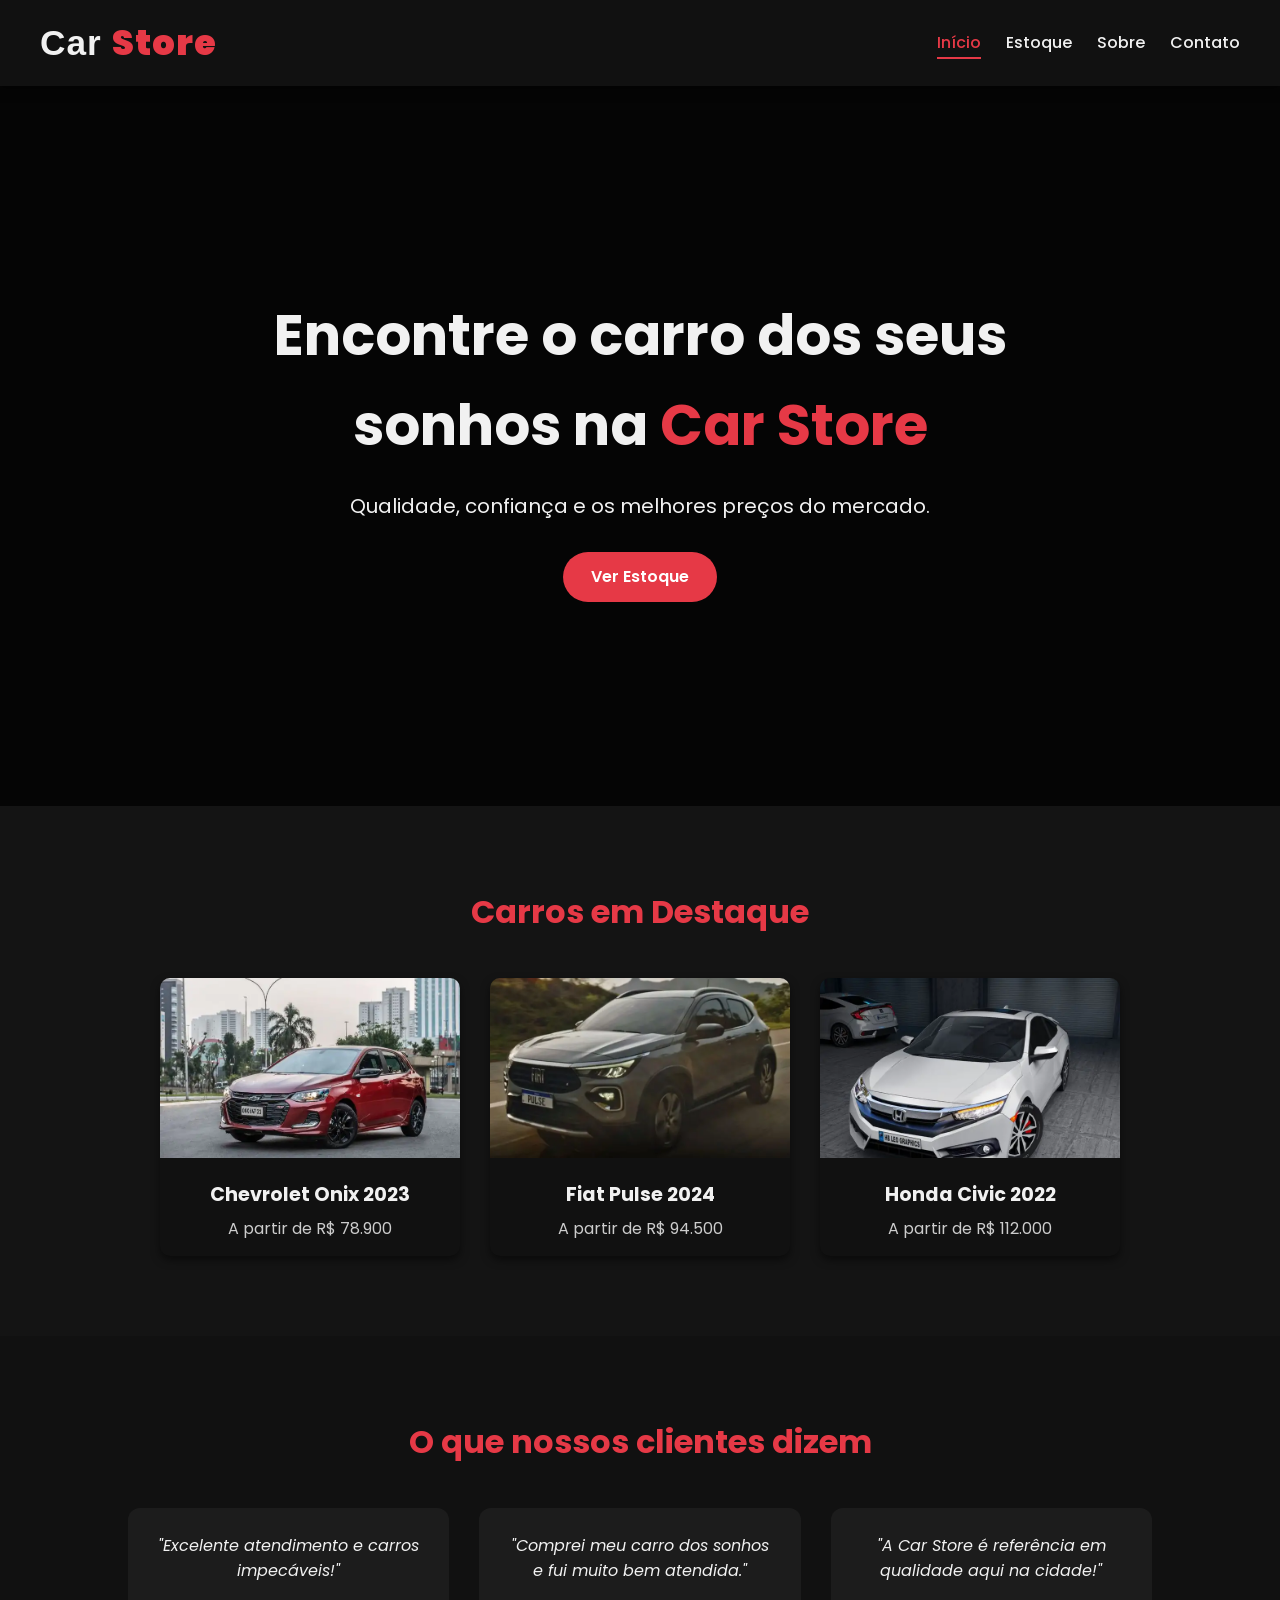
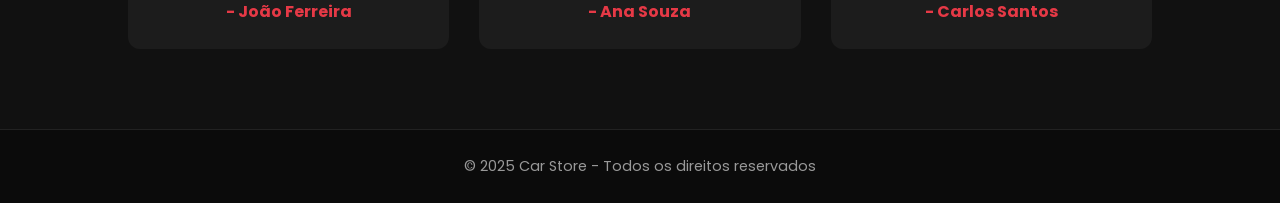
==== index.html @ 8b58368c "car-store" ====
<!DOCTYPE html>
<html lang="pt-BR">
<head>
  <meta charset="UTF-8">
  <meta name="viewport" content="width=device-width, initial-scale=1.0">
  <title>Car Store | Sua Concessionária de Confiança</title>
  <link rel="stylesheet" href="./css/index.css">
  <link rel="stylesheet" href="./css/global.css">
  <link rel="preconnect" href="https://fonts.googleapis.com">
  <link rel="preconnect" href="https://fonts.gstatic.com" crossorigin>
  <link href="https://fonts.googleapis.com/css2?family=Poppins:wght@400;600;700&display=swap" rel="stylesheet">
</head>
<body>

  <header class="navbar">
    <a href="index.html" class="logo">Car <span>Store</span></a>
    <button id="menu-toggle">☰</button>
   <nav>
  <ul class="nav-links">
    <li><a href="index.html" class="active">Início</a></li>
    <li><a href="./estoque.html">Estoque</a></li>
    <li><a href="sobre.html">Sobre</a></li>
    <li><a href="contato.html">Contato</a></li>
  </ul>
</nav>
  </header>

  <!-- 🏎️ Banner Principal -->
  <section class="hero">
    <div class="hero-content">
      <h1>Encontre o carro dos seus sonhos na <span>Car Store</span></h1>
      <p>Qualidade, confiança e os melhores preços do mercado.</p>
      <a href="./estoque.html" class="btn">Ver Estoque</a>
    </div>
  </section>

  <!-- 🚘 Destaques -->
  <section class="destaques">
    <h2>Carros em Destaque</h2>
    <div class="carros-grid">
      <div class="carro">
        <img src="./assets/img/Onix.webp" alt="Carro 1">
        <h3>Chevrolet Onix 2023</h3>
        <p>A partir de R$ 78.900</p>
      </div>
      <div class="carro">
        <img src="./assets/img/pulse.webp" alt="Carro 2">
        <h3>Fiat Pulse 2024</h3>
        <p>A partir de R$ 94.500</p>
      </div>
      <div class="carro">
        <img src="./assets/img/civic.webp" alt="Carro 3">
        <h3>Honda Civic 2022</h3>
        <p>A partir de R$ 112.000</p>
      </div>
    </div>
  </section>

  <!-- 💬 Depoimentos -->
  <section class="depoimentos">
    <h2>O que nossos clientes dizem</h2>
    <div class="depoimentos-grid">
      <div class="depoimento">
        <p>"Excelente atendimento e carros impecáveis!"</p>
        <h4>- João Ferreira</h4>
      </div>
      <div class="depoimento">
        <p>"Comprei meu carro dos sonhos e fui muito bem atendida."</p>
        <h4>- Ana Souza</h4>
      </div>
      <div class="depoimento">
        <p>"A Car Store é referência em qualidade aqui na cidade!"</p>
        <h4>- Carlos Santos</h4>
      </div>
    </div>
  </section>

  <footer>
    <p>© 2025 Car Store - Todos os direitos reservados</p>
  </footer>

  <script src="./js/global.js"></script>
</body>
</html>
---- css/index.css ----
/* ==== CONFIGURAÇÕES GERAIS ==== */
* {
  margin: 0;
  padding: 0;
  box-sizing: border-box;
  font-family: "Poppins", sans-serif;
}

body {
  background-color: #0d0d0d;
  color: #f1f1f1;
  line-height: 1.6;
}

/* ==== NAVBAR ==== */
.navbar {
  display: flex;
  justify-content: space-between;
  align-items: center;
  padding: 20px 60px;
  background: #111;
  position: sticky;
  top: 0;
  z-index: 1000;
  box-shadow: 0 4px 8px rgba(0, 0, 0, 0.5);
}

.logo {
  font-size: 1.8rem;
  font-weight: 700;
  color: #f1f1f1;
}

.logo span {
  color: #e63946;
}

.nav-links {
  list-style: none;
  display: flex;
  gap: 30px;
}

.nav-links li a {
  color: #f1f1f1;
  text-decoration: none;
  font-weight: 500;
  transition: 0.3s;
}
.nav-links a::after {
    content: '';
    position: absolute;
    bottom: 0;
    left: 0;
    width: 0;
    height: 2px;
    background-color: var(--color-accent);
    transition: width 0.3s ease-out;
}

.nav-links li a:hover,
.nav-links li a.active {
  color: #e63946;
}

/* ==== HERO ==== */
.hero {
  height: 80vh; 
    background: url('../img/hero-background.jpg') no-repeat center center/cover;
    display: flex;
    align-items: center; 
    justify-content: center;
    text-align: center;
    position: relative;
    z-index: 1; 
}


.hero::before {
  content: "";
  position: absolute;
  top: 0;
  left: 0;
  right: 0;
  bottom: 0;
  background: rgba(0, 0, 0, 0.6);
}

.hero-content {
 color: var(--color-light);
    max-width: 800px;
    padding: 20px;
    z-index: 3;
}

.hero h1 {
  font-size: 3.5rem;
  margin-bottom: 20px;
}

.hero h1 span {
  color: var(--color-accent);
}

.hero p {
  font-size: 1.25rem;
  margin-bottom: 30px;
}

.btn {
  display: inline-block;
  padding: 12px 28px;
  background: #e63946;
  color: #fff;
  border-radius: 30px;
  text-decoration: none;
  font-weight: 600;
  transition: 0.3s;
}

.btn:hover {
  background: #c92c3a;
  transform: scale(1.05);
}

/* ==== DESTAQUES ==== */
.destaques {
  padding: 80px 10%;
  text-align: center;
  background-color: #141414;
}

.destaques h2 {
  font-size: 2rem;
  margin-bottom: 40px;
  color: #e63946;
}

.carros-grid {
    display: flex;
    gap: 30px;
    justify-content: center;
    flex-wrap: wrap;
}

.carro {
    background-color: var(--color-dark);
    border-radius: 10px;
    box-shadow: 0 4px 8px var(--color-shadow);
    overflow: hidden;
    width: 300px; 
    transition: transform 0.3s;
}

.carro:hover {
  transform: translateY(-10px);
  box-shadow: 0 6px 18px rgba(0, 0, 0, 0.6);
}

.carro img {
  width: 100%;
  height: 180px;
  object-fit: cover;
}

.carro h3 {
  margin: 15px 0 5px;
  font-size: 1.2rem;
}

.carro p {
  color: #ccc;
  margin-bottom: 15px;
}

/* ==== DEPOIMENTOS ==== */
.depoimentos {
  padding: 80px 10%;
  background: #111;
  text-align: center;
}

.depoimentos h2 {
  font-size: 2rem;
  color: #e63946;
  margin-bottom: 40px;
}

.depoimentos-grid {
  display: grid;
  grid-template-columns: repeat(auto-fit, minmax(250px, 1fr));
  gap: 30px;
}

.depoimento {
  background: #1c1c1c;
  padding: 25px;
  border-radius: 12px;
  font-style: italic;
  transition: 0.3s;
}

.depoimento:hover {
  transform: scale(1.05);
  background: #222;
}

.depoimento h4 {
  margin-top: 15px;
  color: #e63946;
  font-style: normal;
}

/* ==== FOOTER ==== */
footer {
  background: #0b0b0b;
  text-align: center;
  padding: 25px;
  color: #999;
  font-size: 0.9rem;
  border-top: 1px solid #222;
}

/* ==== RESPONSIVIDADE ==== */
@media (max-width: 768px) {
  .navbar {
    flex-direction: column;
    padding: 15px 20px;
  }

  .nav-links {
    flex-direction: column;
    gap: 10px;
    text-align: center;
  }

  .hero h1 {
    font-size: 2rem;
  }

  .destaques h2,
  .depoimentos h2 {
    font-size: 1.6rem;
  }
}
---- css/global.css ----
/* ==== CONFIGURAÇÕES GERAIS (GLOBAL) ==== */

/* Definindo variáveis de cores e sombra para uso em todo o projeto */
:root {
    --color-accent: #e63946; /* Vermelho/Acento */
    --color-dark: #111; /* Cor de fundo da Navbar e do menu mobile */
    --color-secondary: #222; /* Cor para separadores e fundos secundários */
    --color-text: #f1f1f1;
    --color-text-light: #ffffff; 
    --color-shadow: rgba(0, 0, 0, 0.5);
}

/* Base de Acessibilidade e Escala */
html {
    font-size: 16px; /* Define 1rem = 16px */
}

* {
    margin: 0;
    padding: 0;
    box-sizing: border-box;
    font-family: "Poppins", sans-serif;
}

body {
    background-color: #0d0d0d;
    color: var(--color-text);
    line-height: 1.6;
}

/* Opção para desabilitar o scroll quando o menu mobile estiver aberto (usado no JS) */
.no-scroll {
    overflow: hidden;
}

/* ==== NAVBAR (GLOBAL - Desktop) ==== */
.navbar {
    display: flex;
    justify-content: space-between;
    align-items: center;
    padding: 1.25rem 3.75rem; 
    background: var(--color-dark);
    position: sticky;
    top: 0;
    z-index: 1000;
    box-shadow: 0 4px 8px var(--color-shadow);
}

a.logo { 
    font-family: 'Montserrat', sans-serif;
    font-size: 2.2rem;
    font-weight: 700;
    color: var(--color-light); 
    letter-spacing: 1px;
    text-decoration: none; 
}

a.logo span {
    color: var(--color-accent);
    font-weight: 900;
}

.nav-links {
    list-style: none;
    display: flex;
    gap: 1.875rem; /* Convertido de 30px */
}

/* Oculta o botão de toggle por padrão (Desktop) */
.navbar #menu-toggle {
    display: none; 
}

.nav-links li a {
    color: var(--color-text);
    text-decoration: none;
    font-weight: 500;
    transition: 0.3s;
    position: relative;
    padding: 0.3125rem 0; /* Convertido de 5px */
}

/* Efeito underline no hover */
.nav-links li a::after {
    content: '';
    position: absolute;
    bottom: 0;
    left: 0;
    width: 0;
    height: 2px;
    background-color: var(--color-accent);
    transition: width 0.3s ease-out;
}

.nav-links li a:hover::after,
.nav-links li a.active::after {
    width: 100%;
}

.nav-links li a:hover,
.nav-links li a.active {
    color: var(--color-accent);
}

/* ==== FOOTER (GLOBAL) ==== */
footer {
    background: #0b0b0b;
    text-align: center;
    padding: 1.5625rem; /* Convertido de 25px */
    color: #999;
    font-size: 0.9rem;
    /* Uso da variável para consistência */
    border-top: 1px solid var(--color-secondary); 
}

/* ==== RESPONSIVIDADE GLOBAL (Mobile Menu - max 900px) ==== */
@media (max-width: 900px) {

    /* 1. Ajuste do Header para Mobile */
    .navbar {
        flex-direction: row; 
        padding: 0.9375rem 1.25rem; /* Convertido de 15px 20px */
    }

    /* 2. Mostrar o botão do menu hamburguer */
    .navbar #menu-toggle {
        display: block;
        font-size: 1.8rem;
        background: none;
        border: none;
        color: var(--color-text);
        cursor: pointer;
        z-index: 1001;
    }

    /* 3. Estilo do Menu Lateral (Escondido por Padrão) */
    .nav-links {
        display: none; 
        flex-direction: column;
        list-style: none;
        position: fixed;
        top: 0;
        right: 0;
        width: 70%; 
        max-width: 300px;
        height: 100vh;
        background-color: #0b0b0b; 
        padding: 3.75rem 1.25rem; /* Convertido de 60px 20px */
        box-shadow: -5px 0 15px var(--color-shadow);
        z-index: 999;
        transform: translateX(100%); 
        transition: transform 0.3s ease-out;
    }
    
    /* 4. Classe que será acionada pelo JavaScript para abrir o menu */
    .nav-links.open {
        display: flex;
        transform: translateX(0);
    }

    .nav-links li {
        margin: 0.625rem 0;
        padding: 0.625rem 0;
        border-bottom: 1px solid var(--color-secondary);
        text-align: left;
    }
    
    .nav-links li:last-child {
        border-bottom: none;
    }

    .nav-links li a {
        font-size: 1.2rem;
        width: 100%;
        display: block;
        padding: 0;
    }
    
    /* ==== RESPONSIVIDADE DE CONTEÚDO (Geral) ==== */
    .hero h1 {
        font-size: 2rem;
    }

    .destaques h2,
    .depoimentos h2 {
        font-size: 1.6rem;
    }
}
/* --- Global.css --- */

.navbar {
    display: flex;
    justify-content: space-between;
    align-items: center;
    padding: 15px 40px;
    background-color: var(--color-dark); /* Fundo da sua navbar */
    box-shadow: 0 2px 10px var(--color-shadow);
}

.nav-links {
    display: flex; /* Links em linha no desktop */
    list-style: none;
    gap: 25px;
}

/* O botão do menu hamburguer deve estar escondido no desktop */
#menu-toggle {
    display: none; 
    cursor: pointer;
    font-size: 1.8rem;
    background: none;
    border: none;
    color: var(--color-light);
}

@media (max-width: 768px) {
    
  .navbar #menu-toggle {
        display: block; 
    }
    
    .nav-links {
        position: fixed; 
        top: 0;
        right: 0;
        width: 70%;
        height: 100vh; 
        background-color: var(--color-darker, #111);       
        display: flex;
        flex-direction: column; 
        align-items: flex-start;
        padding: 80px 30px 20px;
        transform: translateX(100%); 
        transition: transform 0.3s ease-out; 
        box-shadow: -5px 0 15px var(--color-shadow); 
        z-index: 1000;
    }

    .nav-links.open {
        transform: translateX(0); /* Desliza para dentro da tela */
    }
    
    .nav-links li {
        width: 100%;
        margin-bottom: 20px;
        padding-bottom: 10px;
        /* Adicione uma linha divisória para separar os links, se quiser */
        border-bottom: 1px solid rgba(255, 255, 255, 0.1); 
    }
    
    .nav-links li a {
        font-size: 1.1rem;
        padding: 10px 0; 
    }
    
    .nav-links li a::after {
        content: none;
    }
}
    
    body.no-scroll {
        overflow: hidden; /* Impede a rolagem do fundo quando o menu está aberto */
    }
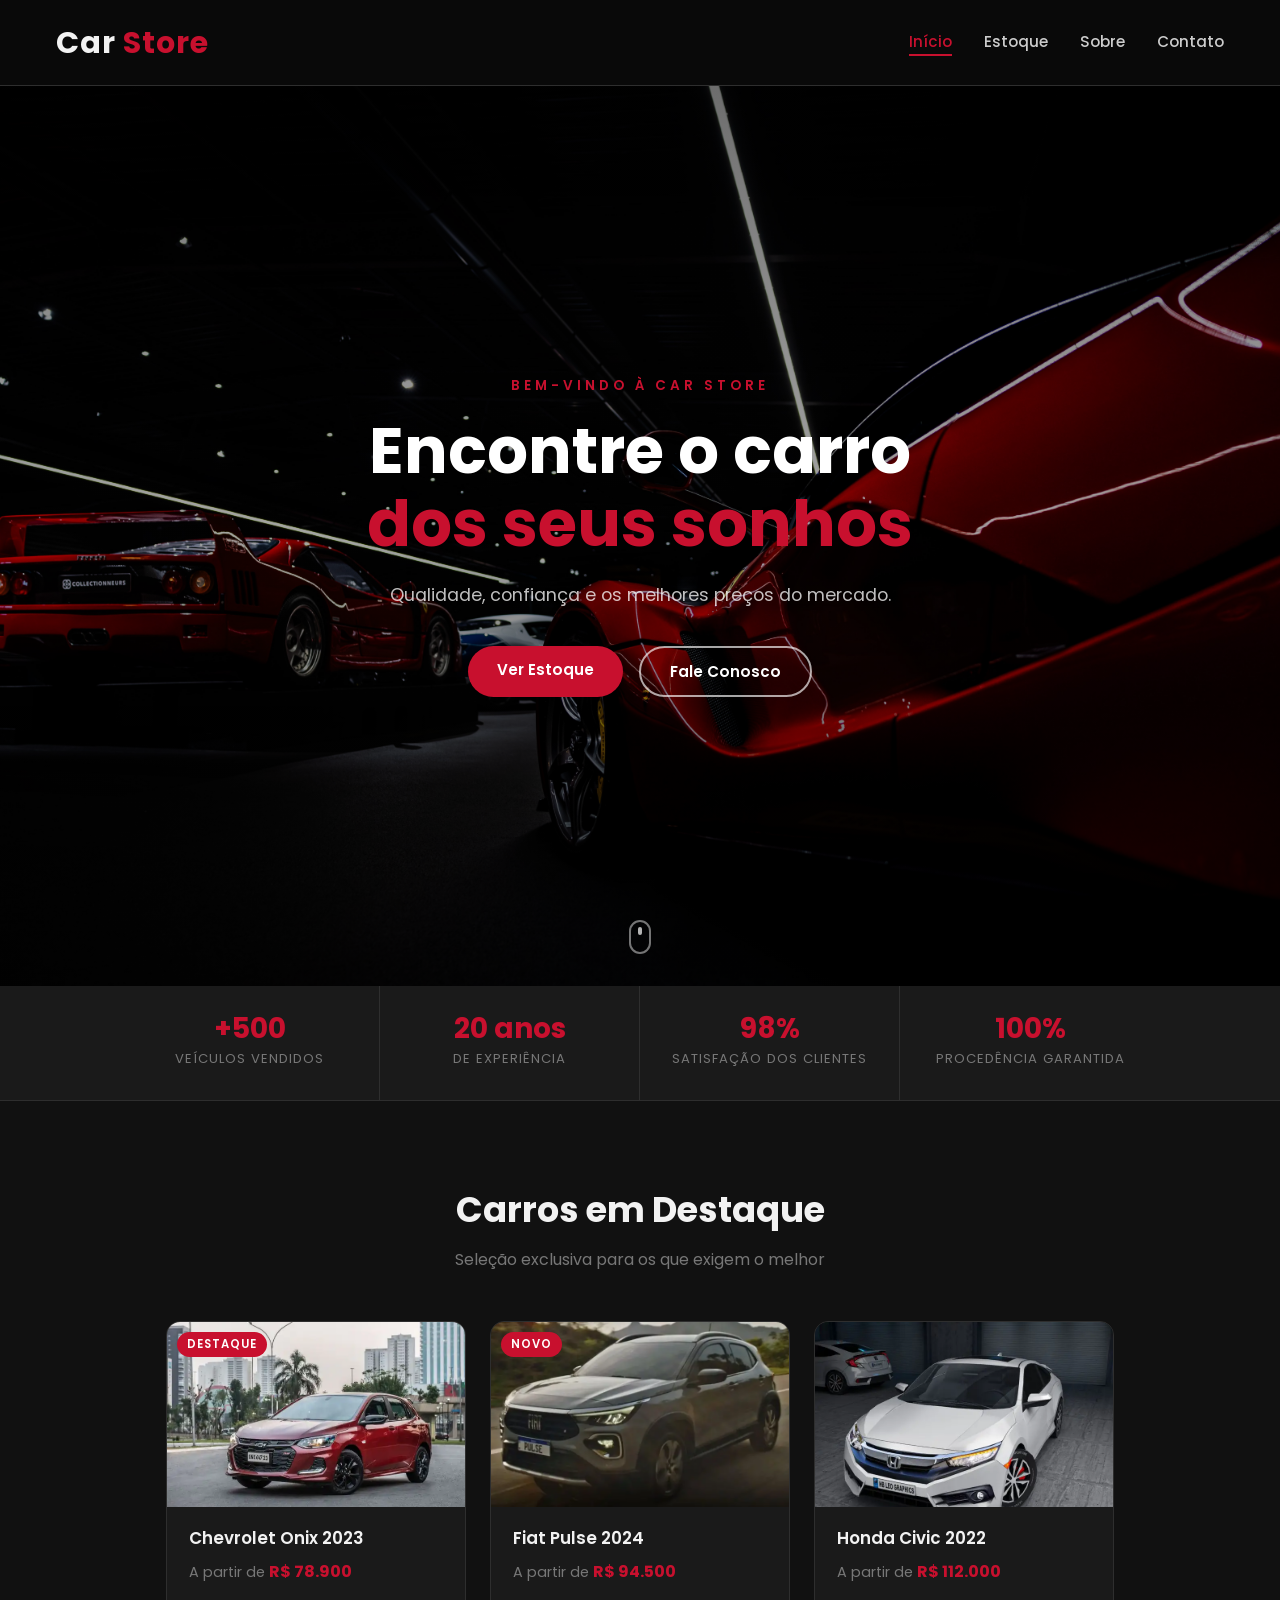
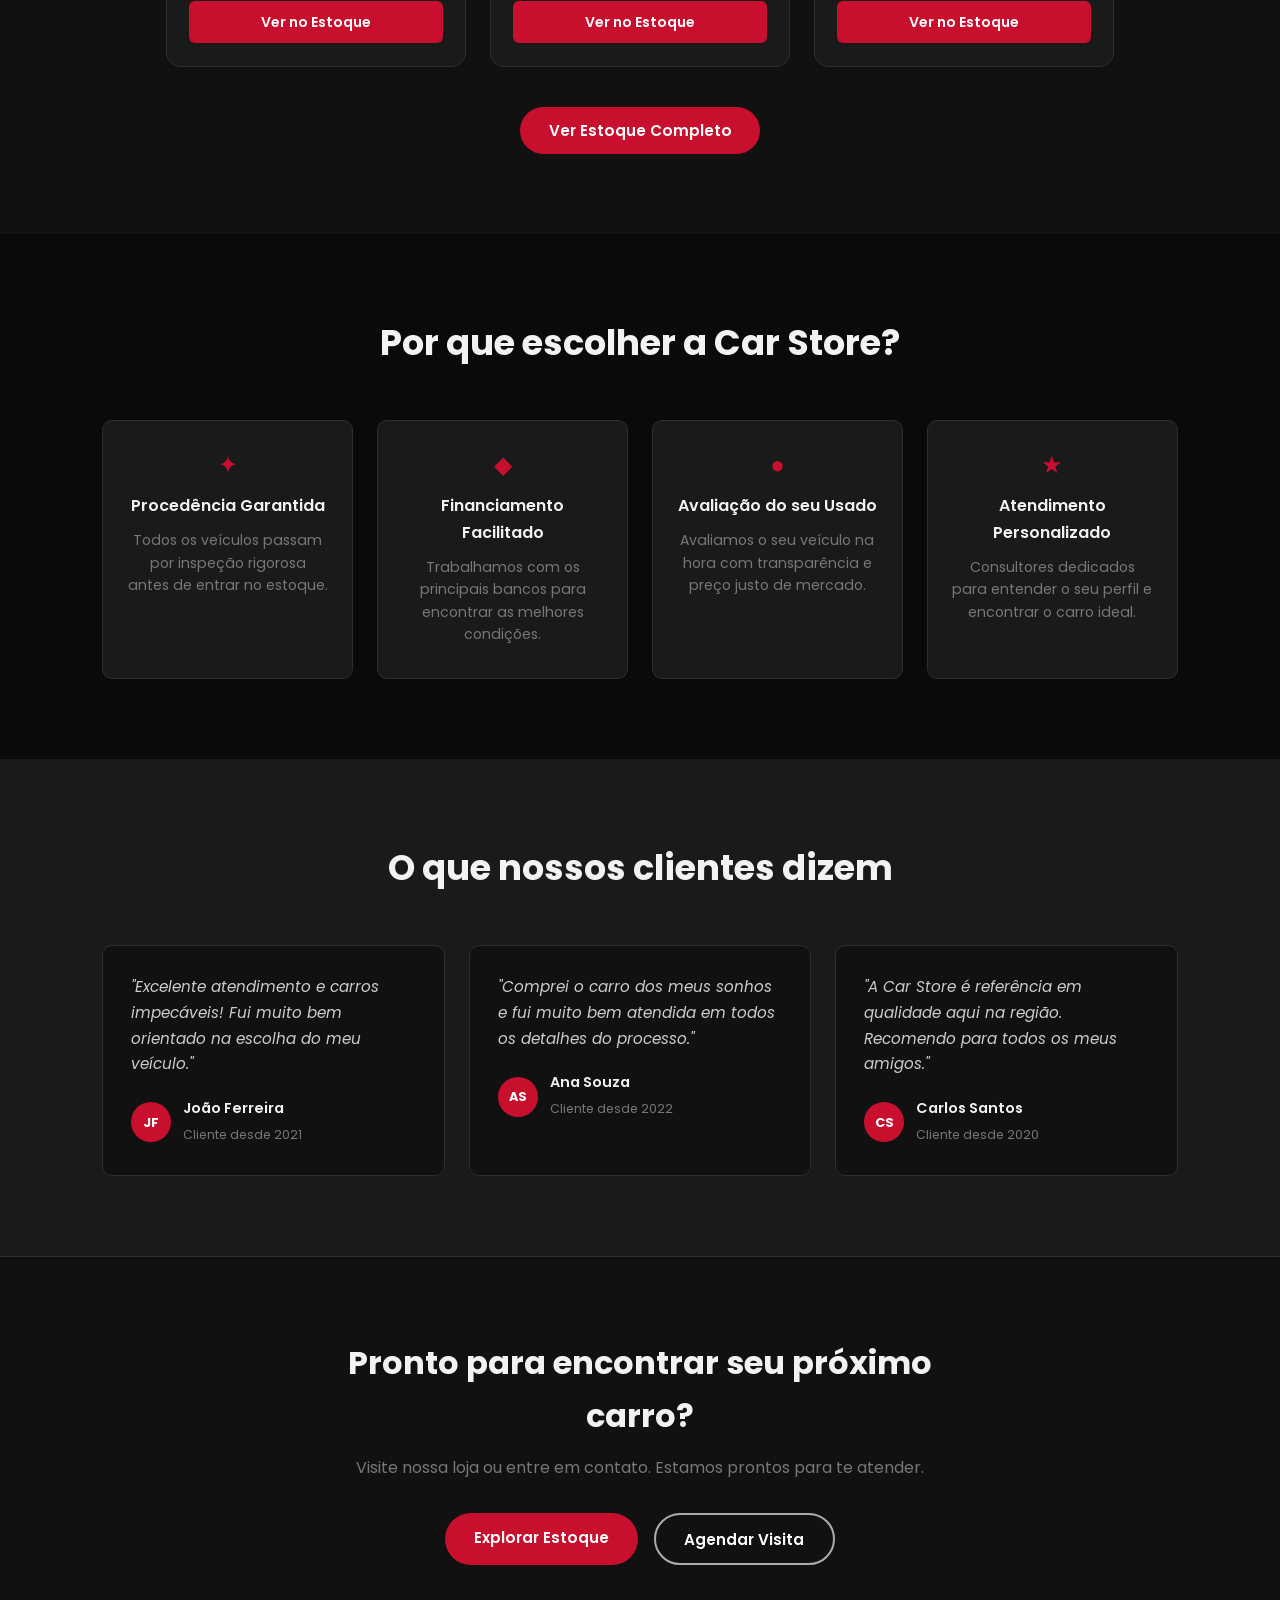
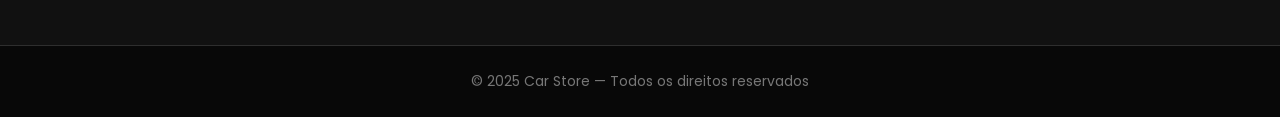
==== commit 5f516e10: "atualizacao de aparencia" ====
--- a/index.html
+++ b/index.html
@@ -1,84 +1,210 @@
 <!DOCTYPE html>
 <html lang="pt-BR">
 <head>
-  <meta charset="UTF-8">
-  <meta name="viewport" content="width=device-width, initial-scale=1.0">
-  <title>Car Store | Sua Concessionária de Confiança</title>
-  <link rel="stylesheet" href="./css/index.css">
-  <link rel="stylesheet" href="./css/global.css">
-  <link rel="preconnect" href="https://fonts.googleapis.com">
-  <link rel="preconnect" href="https://fonts.gstatic.com" crossorigin>
-  <link href="https://fonts.googleapis.com/css2?family=Poppins:wght@400;600;700&display=swap" rel="stylesheet">
+    <meta charset="UTF-8">
+    <meta name="viewport" content="width=device-width, initial-scale=1.0">
+    <title>Car Store | Sua Concessionária de Confiança</title>
+    <link rel="preconnect" href="https://fonts.googleapis.com">
+    <link rel="preconnect" href="https://fonts.gstatic.com" crossorigin>
+    <link href="https://fonts.googleapis.com/css2?family=Poppins:wght@400;500;600;700&display=swap" rel="stylesheet">
+    <link rel="stylesheet" href="./css/global.css">
+    <link rel="stylesheet" href="./css/index.css">
 </head>
 <body>
 
-  <header class="navbar">
-    <a href="index.html" class="logo">Car <span>Store</span></a>
-    <button id="menu-toggle">☰</button>
-   <nav>
-  <ul class="nav-links">
-    <li><a href="index.html" class="active">Início</a></li>
-    <li><a href="./estoque.html">Estoque</a></li>
-    <li><a href="sobre.html">Sobre</a></li>
-    <li><a href="contato.html">Contato</a></li>
-  </ul>
-</nav>
-  </header>
-
-  <!-- 🏎️ Banner Principal -->
-  <section class="hero">
-    <div class="hero-content">
-      <h1>Encontre o carro dos seus sonhos na <span>Car Store</span></h1>
-      <p>Qualidade, confiança e os melhores preços do mercado.</p>
-      <a href="./estoque.html" class="btn">Ver Estoque</a>
-    </div>
-  </section>
-
-  <!-- 🚘 Destaques -->
-  <section class="destaques">
-    <h2>Carros em Destaque</h2>
-    <div class="carros-grid">
-      <div class="carro">
-        <img src="./assets/img/Onix.webp" alt="Carro 1">
-        <h3>Chevrolet Onix 2023</h3>
-        <p>A partir de R$ 78.900</p>
-      </div>
-      <div class="carro">
-        <img src="./assets/img/pulse.webp" alt="Carro 2">
-        <h3>Fiat Pulse 2024</h3>
-        <p>A partir de R$ 94.500</p>
-      </div>
-      <div class="carro">
-        <img src="./assets/img/civic.webp" alt="Carro 3">
-        <h3>Honda Civic 2022</h3>
-        <p>A partir de R$ 112.000</p>
-      </div>
-    </div>
-  </section>
-
-  <!-- 💬 Depoimentos -->
-  <section class="depoimentos">
-    <h2>O que nossos clientes dizem</h2>
-    <div class="depoimentos-grid">
-      <div class="depoimento">
-        <p>"Excelente atendimento e carros impecáveis!"</p>
-        <h4>- João Ferreira</h4>
-      </div>
-      <div class="depoimento">
-        <p>"Comprei meu carro dos sonhos e fui muito bem atendida."</p>
-        <h4>- Ana Souza</h4>
-      </div>
-      <div class="depoimento">
-        <p>"A Car Store é referência em qualidade aqui na cidade!"</p>
-        <h4>- Carlos Santos</h4>
-      </div>
-    </div>
-  </section>
-
-  <footer>
-    <p>© 2025 Car Store - Todos os direitos reservados</p>
-  </footer>
-
-  <script src="./js/global.js"></script>
+    <header class="navbar">
+        <a href="index.html" class="logo">Car <span>Store</span></a>
+        <button id="menu-toggle" aria-label="Abrir menu">☰</button>
+        <nav>
+            <ul class="nav-links">
+                <li><a href="index.html" class="active">Início</a></li>
+                <li><a href="estoque.html">Estoque</a></li>
+                <li><a href="sobre.html">Sobre</a></li>
+                <li><a href="contato.html">Contato</a></li>
+            </ul>
+        </nav>
+    </header>
+
+    <section class="hero">
+        <video
+            class="hero-video"
+            autoplay
+            muted
+            loop
+            playsinline
+            poster="./assets/img/capa.jpg"
+        >
+            <source src="./assets/img/hero.mp4" type="video/mp4">
+            <source src="./assets/img/hero.mp4" type="video/webm">
+        </video>
+
+        <div class="hero-overlay"></div>
+
+        <div class="hero-content">
+            <p class="hero-eyebrow">Bem-vindo à Car Store</p>
+            <h1>Encontre o carro<br><span>dos seus sonhos</span></h1>
+            <p class="hero-sub">Qualidade, confiança e os melhores preços do mercado.</p>
+            <div class="hero-actions">
+                <a href="./estoque.html" class="btn">Ver Estoque</a>
+                <a href="./contato.html" class="btn btn-ghost">Fale Conosco</a>
+            </div>
+        </div>
+
+        <!-- Indicador de scroll -->
+        <div class="scroll-indicator" aria-hidden="true">
+            <span></span>
+        </div>
+    </section>
+
+    <!-- ── ESTATÍSTICAS ── -->
+    <section class="stats-bar">
+        <div class="stat">
+            <strong>+500</strong>
+            <span>Veículos vendidos</span>
+        </div>
+        <div class="stat">
+            <strong>20 anos</strong>
+            <span>De experiência</span>
+        </div>
+        <div class="stat">
+            <strong>98%</strong>
+            <span>Satisfação dos clientes</span>
+        </div>
+        <div class="stat">
+            <strong>100%</strong>
+            <span>Procedência garantida</span>
+        </div>
+    </section>
+
+    <!-- ── DESTAQUES ── -->
+    <section class="destaques">
+        <div class="secao-titulo">
+            <h2>Carros em Destaque</h2>
+            <p>Seleção exclusiva para os que exigem o melhor</p>
+        </div>
+        <div class="carros-grid">
+            <div class="carro">
+                <div class="carro-img-wrap">
+                    <img src="./assets/img/Onix.webp" alt="Chevrolet Onix 2023">
+                    <span class="badge-destaque">Destaque</span>
+                </div>
+                <div class="carro-info">
+                    <h3>Chevrolet Onix 2023</h3>
+                    <p class="carro-preco">A partir de <strong>R$ 78.900</strong></p>
+                    <a href="estoque.html" class="btn btn-card">Ver no Estoque</a>
+                </div>
+            </div>
+            <div class="carro">
+                <div class="carro-img-wrap">
+                    <img src="./assets/img/pulse.webp" alt="Fiat Pulse 2024">
+                    <span class="badge-destaque">Novo</span>
+                </div>
+                <div class="carro-info">
+                    <h3>Fiat Pulse 2024</h3>
+                    <p class="carro-preco">A partir de <strong>R$ 94.500</strong></p>
+                    <a href="estoque.html" class="btn btn-card">Ver no Estoque</a>
+                </div>
+            </div>
+            <div class="carro">
+                <div class="carro-img-wrap">
+                    <img src="./assets/img/civic.webp" alt="Honda Civic 2022">
+                </div>
+                <div class="carro-info">
+                    <h3>Honda Civic 2022</h3>
+                    <p class="carro-preco">A partir de <strong>R$ 112.000</strong></p>
+                    <a href="estoque.html" class="btn btn-card">Ver no Estoque</a>
+                </div>
+            </div>
+        </div>
+        <div style="text-align:center; margin-top: 2.5rem;">
+            <a href="estoque.html" class="btn">Ver Estoque Completo</a>
+        </div>
+    </section>
+
+    <!-- ── POR QUE ESCOLHER ── -->
+    <section class="diferenciais">
+        <div class="secao-titulo">
+            <h2>Por que escolher a Car Store?</h2>
+        </div>
+        <div class="diferenciais-grid">
+            <div class="diferencial-card">
+                <div class="diferencial-icon">✦</div>
+                <h3>Procedência Garantida</h3>
+                <p>Todos os veículos passam por inspeção rigorosa antes de entrar no estoque.</p>
+            </div>
+            <div class="diferencial-card">
+                <div class="diferencial-icon">◆</div>
+                <h3>Financiamento Facilitado</h3>
+                <p>Trabalhamos com os principais bancos para encontrar as melhores condições.</p>
+            </div>
+            <div class="diferencial-card">
+                <div class="diferencial-icon">●</div>
+                <h3>Avaliação do seu Usado</h3>
+                <p>Avaliamos o seu veículo na hora com transparência e preço justo de mercado.</p>
+            </div>
+            <div class="diferencial-card">
+                <div class="diferencial-icon">★</div>
+                <h3>Atendimento Personalizado</h3>
+                <p>Consultores dedicados para entender o seu perfil e encontrar o carro ideal.</p>
+            </div>
+        </div>
+    </section>
+
+    <!-- ── DEPOIMENTOS ── -->
+    <section class="depoimentos">
+        <div class="secao-titulo">
+            <h2>O que nossos clientes dizem</h2>
+        </div>
+        <div class="depoimentos-grid">
+            <div class="depoimento">
+                <p class="depoimento-texto">"Excelente atendimento e carros impecáveis! Fui muito bem orientado na escolha do meu veículo."</p>
+                <div class="depoimento-autor">
+                    <div class="autor-avatar">JF</div>
+                    <div>
+                        <strong>João Ferreira</strong>
+                        <span>Cliente desde 2021</span>
+                    </div>
+                </div>
+            </div>
+            <div class="depoimento">
+                <p class="depoimento-texto">"Comprei o carro dos meus sonhos e fui muito bem atendida em todos os detalhes do processo."</p>
+                <div class="depoimento-autor">
+                    <div class="autor-avatar">AS</div>
+                    <div>
+                        <strong>Ana Souza</strong>
+                        <span>Cliente desde 2022</span>
+                    </div>
+                </div>
+            </div>
+            <div class="depoimento">
+                <p class="depoimento-texto">"A Car Store é referência em qualidade aqui na região. Recomendo para todos os meus amigos."</p>
+                <div class="depoimento-autor">
+                    <div class="autor-avatar">CS</div>
+                    <div>
+                        <strong>Carlos Santos</strong>
+                        <span>Cliente desde 2020</span>
+                    </div>
+                </div>
+            </div>
+        </div>
+    </section>
+
+    <!-- ── CTA FINAL ── -->
+    <section class="cta-section">
+        <div class="cta-content">
+            <h2>Pronto para encontrar seu próximo carro?</h2>
+            <p>Visite nossa loja ou entre em contato. Estamos prontos para te atender.</p>
+            <div class="hero-actions">
+                <a href="estoque.html" class="btn">Explorar Estoque</a>
+                <a href="contato.html" class="btn btn-ghost">Agendar Visita</a>
+            </div>
+        </div>
+    </section>
+
+    <footer>
+        <p>© 2025 Car Store — Todos os direitos reservados</p>
+    </footer>
+
+    <script src="./js/global.js"></script>
 </body>
-</html>
+</html>
--- a/css/global.css
+++ b/css/global.css
@@ -1,264 +1,211 @@
-/* ==== CONFIGURAÇÕES GERAIS (GLOBAL) ==== */
-
-/* Definindo variáveis de cores e sombra para uso em todo o projeto */
+/* =============================================
+   VARIÁVEIS GLOBAIS
+   ============================================= */
 :root {
-    --color-accent: #e63946; /* Vermelho/Acento */
-    --color-dark: #111; /* Cor de fundo da Navbar e do menu mobile */
-    --color-secondary: #222; /* Cor para separadores e fundos secundários */
-    --color-text: #f1f1f1;
-    --color-text-light: #ffffff; 
-    --color-shadow: rgba(0, 0, 0, 0.5);
-}
-
-/* Base de Acessibilidade e Escala */
-html {
-    font-size: 16px; /* Define 1rem = 16px */
-}
-
-* {
+    --color-bg:        #0a0a0a;
+    --color-dark:      #111111;
+    --color-surface:   #1a1a1a;
+    --color-secondary: #242424;
+    --color-border:    #2e2e2e;
+
+    --color-accent:    #c8102e;     /* Vermelho mais sóbrio e sofisticado */
+    --color-accent-h:  #a50d25;     /* Hover do acento */
+    --color-light:     #f2f2f2;
+    --color-text:      #cccccc;
+    --color-muted:     #777777;
+
+    --color-shadow:    rgba(0, 0, 0, 0.6);
+    --font-primary:    'Poppins', sans-serif;
+
+    --radius-sm:  6px;
+    --radius-md:  10px;
+    --radius-lg:  14px;
+    --transition: 0.25s ease;
+}
+
+/* =============================================
+   RESET E BASE
+   ============================================= */
+*, *::before, *::after {
     margin: 0;
     padding: 0;
     box-sizing: border-box;
-    font-family: "Poppins", sans-serif;
-}
+}
+
+html { font-size: 16px; scroll-behavior: smooth; }
 
 body {
-    background-color: #0d0d0d;
+    background-color: var(--color-bg);
     color: var(--color-text);
-    line-height: 1.6;
-}
-
-/* Opção para desabilitar o scroll quando o menu mobile estiver aberto (usado no JS) */
-.no-scroll {
-    overflow: hidden;
-}
-
-/* ==== NAVBAR (GLOBAL - Desktop) ==== */
+    font-family: var(--font-primary);
+    line-height: 1.65;
+    -webkit-font-smoothing: antialiased;
+}
+
+img { display: block; max-width: 100%; }
+a   { text-decoration: none; color: inherit; }
+ul  { list-style: none; }
+
+.no-scroll { overflow: hidden; }
+
+/* =============================================
+   NAVBAR
+   ============================================= */
 .navbar {
     display: flex;
     justify-content: space-between;
     align-items: center;
-    padding: 1.25rem 3.75rem; 
-    background: var(--color-dark);
+    padding: 1.1rem 3.5rem;
+    background: rgba(10, 10, 10, 0.92);
+    backdrop-filter: blur(12px);
+    -webkit-backdrop-filter: blur(12px);
     position: sticky;
     top: 0;
     z-index: 1000;
-    box-shadow: 0 4px 8px var(--color-shadow);
-}
-
-a.logo { 
-    font-family: 'Montserrat', sans-serif;
-    font-size: 2.2rem;
+    border-bottom: 1px solid var(--color-border);
+}
+
+/* Logo */
+a.logo {
+    font-size: 1.9rem;
     font-weight: 700;
-    color: var(--color-light); 
+    color: var(--color-light);
     letter-spacing: 1px;
-    text-decoration: none; 
-}
-
-a.logo span {
-    color: var(--color-accent);
-    font-weight: 900;
-}
-
+}
+
+a.logo span { color: var(--color-accent); }
+
+/* Links de nav */
 .nav-links {
-    list-style: none;
     display: flex;
-    gap: 1.875rem; /* Convertido de 30px */
-}
-
-/* Oculta o botão de toggle por padrão (Desktop) */
-.navbar #menu-toggle {
-    display: none; 
+    gap: 2rem;
 }
 
 .nav-links li a {
+    font-size: 0.95rem;
+    font-weight: 500;
     color: var(--color-text);
-    text-decoration: none;
-    font-weight: 500;
-    transition: 0.3s;
     position: relative;
-    padding: 0.3125rem 0; /* Convertido de 5px */
-}
-
-/* Efeito underline no hover */
+    padding-bottom: 4px;
+    transition: color var(--transition);
+}
+
 .nav-links li a::after {
     content: '';
     position: absolute;
-    bottom: 0;
-    left: 0;
-    width: 0;
-    height: 2px;
+    bottom: 0; left: 0;
+    width: 0; height: 2px;
     background-color: var(--color-accent);
-    transition: width 0.3s ease-out;
-}
+    transition: width var(--transition);
+}
+
+.nav-links li a:hover,
+.nav-links li a.active { color: var(--color-accent); }
 
 .nav-links li a:hover::after,
-.nav-links li a.active::after {
-    width: 100%;
-}
-
-.nav-links li a:hover,
-.nav-links li a.active {
+.nav-links li a.active::after { width: 100%; }
+
+/* Botão hamburguer — escondido no desktop */
+.navbar #menu-toggle {
+    display: none;
+    background: none;
+    border: none;
+    color: var(--color-light);
+    font-size: 1.8rem;
+    cursor: pointer;
+    z-index: 1001;
+    line-height: 1;
+}
+
+/* =============================================
+   BOTÃO PADRÃO
+   ============================================= */
+.btn {
+    display: inline-block;
+    padding: 0.7rem 1.8rem;
+    background-color: var(--color-accent);
+    color: #fff;
+    font-weight: 600;
+    font-size: 0.95rem;
+    border: none;
+    border-radius: 30px;
+    cursor: pointer;
+    transition: background-color var(--transition), transform var(--transition);
+    text-align: center;
+}
+
+.btn:hover {
+    background-color: var(--color-accent-h);
+    transform: translateY(-2px);
+}
+
+.btn-secundario {
+    background-color: transparent;
+    border: 2px solid var(--color-accent);
     color: var(--color-accent);
 }
 
-/* ==== FOOTER (GLOBAL) ==== */
+.btn-secundario:hover {
+    background-color: var(--color-accent);
+    color: #fff;
+}
+
+/* =============================================
+   FOOTER
+   ============================================= */
 footer {
-    background: #0b0b0b;
+    background: #080808;
     text-align: center;
-    padding: 1.5625rem; /* Convertido de 25px */
-    color: #999;
-    font-size: 0.9rem;
-    /* Uso da variável para consistência */
-    border-top: 1px solid var(--color-secondary); 
-}
-
-/* ==== RESPONSIVIDADE GLOBAL (Mobile Menu - max 900px) ==== */
+    padding: 1.5rem;
+    color: var(--color-muted);
+    font-size: 0.875rem;
+    border-top: 1px solid var(--color-border);
+}
+
+/* =============================================
+   RESPONSIVIDADE — MOBILE MENU
+   ============================================= */
 @media (max-width: 900px) {
 
-    /* 1. Ajuste do Header para Mobile */
     .navbar {
-        flex-direction: row; 
-        padding: 0.9375rem 1.25rem; /* Convertido de 15px 20px */
-    }
-
-    /* 2. Mostrar o botão do menu hamburguer */
-    .navbar #menu-toggle {
-        display: block;
-        font-size: 1.8rem;
-        background: none;
-        border: none;
-        color: var(--color-text);
-        cursor: pointer;
-        z-index: 1001;
-    }
-
-    /* 3. Estilo do Menu Lateral (Escondido por Padrão) */
+        padding: 0.9rem 1.25rem;
+        flex-direction: row;
+    }
+
+    .navbar #menu-toggle { display: block; }
+
     .nav-links {
-        display: none; 
+        display: none;
         flex-direction: column;
-        list-style: none;
+        gap: 0;
         position: fixed;
-        top: 0;
-        right: 0;
-        width: 70%; 
+        top: 0; right: 0;
+        width: 72%;
         max-width: 300px;
         height: 100vh;
-        background-color: #0b0b0b; 
-        padding: 3.75rem 1.25rem; /* Convertido de 60px 20px */
-        box-shadow: -5px 0 15px var(--color-shadow);
+        background-color: #0d0d0d;
+        padding: 5rem 1.5rem 2rem;
+        box-shadow: -6px 0 24px var(--color-shadow);
         z-index: 999;
-        transform: translateX(100%); 
+        transform: translateX(100%);
         transition: transform 0.3s ease-out;
-    }
-    
-    /* 4. Classe que será acionada pelo JavaScript para abrir o menu */
+        border-left: 1px solid var(--color-border);
+    }
+
     .nav-links.open {
         display: flex;
         transform: translateX(0);
     }
 
     .nav-links li {
-        margin: 0.625rem 0;
-        padding: 0.625rem 0;
-        border-bottom: 1px solid var(--color-secondary);
-        text-align: left;
-    }
-    
-    .nav-links li:last-child {
-        border-bottom: none;
-    }
+        padding: 0.75rem 0;
+        border-bottom: 1px solid var(--color-border);
+    }
+
+    .nav-links li:last-child { border-bottom: none; }
 
     .nav-links li a {
-        font-size: 1.2rem;
-        width: 100%;
+        font-size: 1.15rem;
         display: block;
-        padding: 0;
-    }
-    
-    /* ==== RESPONSIVIDADE DE CONTEÚDO (Geral) ==== */
-    .hero h1 {
-        font-size: 2rem;
-    }
-
-    .destaques h2,
-    .depoimentos h2 {
-        font-size: 1.6rem;
-    }
-}
-/* --- Global.css --- */
-
-.navbar {
-    display: flex;
-    justify-content: space-between;
-    align-items: center;
-    padding: 15px 40px;
-    background-color: var(--color-dark); /* Fundo da sua navbar */
-    box-shadow: 0 2px 10px var(--color-shadow);
-}
-
-.nav-links {
-    display: flex; /* Links em linha no desktop */
-    list-style: none;
-    gap: 25px;
-}
-
-/* O botão do menu hamburguer deve estar escondido no desktop */
-#menu-toggle {
-    display: none; 
-    cursor: pointer;
-    font-size: 1.8rem;
-    background: none;
-    border: none;
-    color: var(--color-light);
-}
-
-@media (max-width: 768px) {
-    
-  .navbar #menu-toggle {
-        display: block; 
-    }
-    
-    .nav-links {
-        position: fixed; 
-        top: 0;
-        right: 0;
-        width: 70%;
-        height: 100vh; 
-        background-color: var(--color-darker, #111);       
-        display: flex;
-        flex-direction: column; 
-        align-items: flex-start;
-        padding: 80px 30px 20px;
-        transform: translateX(100%); 
-        transition: transform 0.3s ease-out; 
-        box-shadow: -5px 0 15px var(--color-shadow); 
-        z-index: 1000;
-    }
-
-    .nav-links.open {
-        transform: translateX(0); /* Desliza para dentro da tela */
-    }
-    
-    .nav-links li {
-        width: 100%;
-        margin-bottom: 20px;
-        padding-bottom: 10px;
-        /* Adicione uma linha divisória para separar os links, se quiser */
-        border-bottom: 1px solid rgba(255, 255, 255, 0.1); 
-    }
-    
-    .nav-links li a {
-        font-size: 1.1rem;
-        padding: 10px 0; 
-    }
-    
-    .nav-links li a::after {
-        content: none;
-    }
-}
-    
-    body.no-scroll {
-        overflow: hidden; /* Impede a rolagem do fundo quando o menu está aberto */
-    }
-
+    }
+}
--- a/css/index.css
+++ b/css/index.css
@@ -1,245 +1,414 @@
-/* ==== CONFIGURAÇÕES GERAIS ==== */
-* {
-  margin: 0;
-  padding: 0;
-  box-sizing: border-box;
-  font-family: "Poppins", sans-serif;
-}
-
-body {
-  background-color: #0d0d0d;
-  color: #f1f1f1;
-  line-height: 1.6;
-}
-
-/* ==== NAVBAR ==== */
-.navbar {
-  display: flex;
-  justify-content: space-between;
-  align-items: center;
-  padding: 20px 60px;
-  background: #111;
-  position: sticky;
-  top: 0;
-  z-index: 1000;
-  box-shadow: 0 4px 8px rgba(0, 0, 0, 0.5);
-}
-
-.logo {
-  font-size: 1.8rem;
-  font-weight: 700;
-  color: #f1f1f1;
-}
-
-.logo span {
-  color: #e63946;
-}
-
-.nav-links {
-  list-style: none;
-  display: flex;
-  gap: 30px;
-}
-
-.nav-links li a {
-  color: #f1f1f1;
-  text-decoration: none;
-  font-weight: 500;
-  transition: 0.3s;
-}
-.nav-links a::after {
+/* =============================================
+   INDEX.CSS — Estilos exclusivos da Home
+   ============================================= */
+
+/* ── HERO ───────────────────────────────────── */
+.hero {
+    position: relative;
+    height: 100svh;
+    min-height: 560px;
+    display: flex;
+    align-items: center;
+    justify-content: center;
+    overflow: hidden;
+    text-align: center;
+}
+
+.hero-video {
+    position: absolute;
+    inset: 0;
+    width: 100%;
+    height: 100%;
+    object-fit: cover;
+    z-index: 0;
+    /* Fallback: se o vídeo não carregar, mostra o poster */
+}
+
+.hero-overlay {
+    position: absolute;
+    inset: 0;
+    background: linear-gradient(
+        to bottom,
+        rgba(0,0,0,0.55) 0%,
+        rgba(0,0,0,0.35) 50%,
+        rgba(0,0,0,0.75) 100%
+    );
+    z-index: 1;
+}
+
+.hero-content {
+    position: relative;
+    z-index: 2;
+    max-width: 820px;
+    padding: 0 1.5rem;
+}
+
+.hero-eyebrow {
+    font-size: 0.85rem;
+    font-weight: 600;
+    letter-spacing: 4px;
+    text-transform: uppercase;
+    color: var(--color-accent);
+    margin-bottom: 1rem;
+}
+
+.hero-content h1 {
+    font-size: clamp(2.4rem, 5.5vw, 4rem);
+    font-weight: 700;
+    color: #fff;
+    line-height: 1.15;
+    margin-bottom: 1.25rem;
+}
+
+.hero-content h1 span { color: var(--color-accent); }
+
+.hero-sub {
+    font-size: 1.1rem;
+    color: rgba(255,255,255,0.75);
+    margin-bottom: 2.25rem;
+}
+
+.hero-actions {
+    display: flex;
+    gap: 1rem;
+    justify-content: center;
+    flex-wrap: wrap;
+}
+
+.btn-ghost {
+    background-color: transparent;
+    border: 2px solid rgba(255,255,255,0.65);
+    color: #fff;
+    border-radius: 30px;
+}
+
+.btn-ghost:hover {
+    background-color: rgba(255,255,255,0.12);
+    border-color: #fff;
+    transform: translateY(-2px);
+}
+
+/* Indicador de scroll */
+.scroll-indicator {
+    position: absolute;
+    bottom: 2rem;
+    left: 50%;
+    transform: translateX(-50%);
+    z-index: 2;
+}
+
+.scroll-indicator span {
+    display: block;
+    width: 22px;
+    height: 34px;
+    border: 2px solid rgba(255,255,255,0.45);
+    border-radius: 12px;
+    position: relative;
+}
+
+.scroll-indicator span::after {
     content: '';
     position: absolute;
-    bottom: 0;
-    left: 0;
-    width: 0;
-    height: 2px;
-    background-color: var(--color-accent);
-    transition: width 0.3s ease-out;
-}
-
-.nav-links li a:hover,
-.nav-links li a.active {
-  color: #e63946;
-}
-
-/* ==== HERO ==== */
-.hero {
-  height: 80vh; 
-    background: url('../img/hero-background.jpg') no-repeat center center/cover;
-    display: flex;
-    align-items: center; 
+    top: 5px;
+    left: 50%;
+    transform: translateX(-50%);
+    width: 4px;
+    height: 8px;
+    background: rgba(255,255,255,0.7);
+    border-radius: 2px;
+    animation: scrollBounce 1.8s infinite;
+}
+
+@keyframes scrollBounce {
+    0%, 100% { transform: translateX(-50%) translateY(0); opacity: 1; }
+    80%       { transform: translateX(-50%) translateY(8px); opacity: 0; }
+}
+
+/* ── STATS BAR ───────────────────────────────── */
+.stats-bar {
+    display: flex;
     justify-content: center;
-    text-align: center;
-    position: relative;
-    z-index: 1; 
-}
-
-
-.hero::before {
-  content: "";
-  position: absolute;
-  top: 0;
-  left: 0;
-  right: 0;
-  bottom: 0;
-  background: rgba(0, 0, 0, 0.6);
-}
-
-.hero-content {
- color: var(--color-light);
-    max-width: 800px;
-    padding: 20px;
-    z-index: 3;
-}
-
-.hero h1 {
-  font-size: 3.5rem;
-  margin-bottom: 20px;
-}
-
-.hero h1 span {
-  color: var(--color-accent);
-}
-
-.hero p {
-  font-size: 1.25rem;
-  margin-bottom: 30px;
-}
-
-.btn {
-  display: inline-block;
-  padding: 12px 28px;
-  background: #e63946;
-  color: #fff;
-  border-radius: 30px;
-  text-decoration: none;
-  font-weight: 600;
-  transition: 0.3s;
-}
-
-.btn:hover {
-  background: #c92c3a;
-  transform: scale(1.05);
-}
-
-/* ==== DESTAQUES ==== */
+    gap: 0;
+    background: var(--color-surface);
+    border-bottom: 1px solid var(--color-border);
+}
+
+.stat {
+    flex: 1;
+    max-width: 260px;
+    text-align: center;
+    padding: 1.75rem 1rem;
+    border-right: 1px solid var(--color-border);
+}
+
+.stat:last-child { border-right: none; }
+
+.stat strong {
+    display: block;
+    font-size: 1.75rem;
+    font-weight: 700;
+    color: var(--color-accent);
+    line-height: 1.1;
+}
+
+.stat span {
+    font-size: 0.82rem;
+    color: var(--color-muted);
+    text-transform: uppercase;
+    letter-spacing: 1px;
+}
+
+/* ── TÍTULOS DE SEÇÃO ────────────────────────── */
+.secao-titulo {
+    text-align: center;
+    margin-bottom: 3rem;
+}
+
+.secao-titulo h2 {
+    font-size: clamp(1.6rem, 3vw, 2.2rem);
+    font-weight: 700;
+    color: var(--color-light);
+    margin-bottom: 0.5rem;
+}
+
+.secao-titulo p {
+    color: var(--color-muted);
+    font-size: 1rem;
+}
+
+/* ── DESTAQUES ───────────────────────────────── */
 .destaques {
-  padding: 80px 10%;
-  text-align: center;
-  background-color: #141414;
-}
-
-.destaques h2 {
-  font-size: 2rem;
-  margin-bottom: 40px;
-  color: #e63946;
+    padding: 5rem 8%;
+    background-color: var(--color-dark);
 }
 
 .carros-grid {
     display: flex;
-    gap: 30px;
+    gap: 1.5rem;
     justify-content: center;
     flex-wrap: wrap;
 }
 
 .carro {
-    background-color: var(--color-dark);
-    border-radius: 10px;
-    box-shadow: 0 4px 8px var(--color-shadow);
+    background-color: var(--color-surface);
+    border-radius: var(--radius-lg);
     overflow: hidden;
-    width: 300px; 
-    transition: transform 0.3s;
+    width: 300px;
+    border: 1px solid var(--color-border);
+    transition: transform var(--transition), border-color var(--transition);
 }
 
 .carro:hover {
-  transform: translateY(-10px);
-  box-shadow: 0 6px 18px rgba(0, 0, 0, 0.6);
-}
-
-.carro img {
-  width: 100%;
-  height: 180px;
-  object-fit: cover;
-}
-
-.carro h3 {
-  margin: 15px 0 5px;
-  font-size: 1.2rem;
-}
-
-.carro p {
-  color: #ccc;
-  margin-bottom: 15px;
-}
-
-/* ==== DEPOIMENTOS ==== */
+    transform: translateY(-6px);
+    border-color: var(--color-accent);
+}
+
+.carro-img-wrap {
+    position: relative;
+    overflow: hidden;
+}
+
+.carro-img-wrap img {
+    width: 100%;
+    height: 185px;
+    object-fit: cover;
+    transition: transform 0.4s ease;
+}
+
+.carro:hover .carro-img-wrap img { transform: scale(1.04); }
+
+.badge-destaque {
+    position: absolute;
+    top: 10px; left: 10px;
+    background: var(--color-accent);
+    color: #fff;
+    font-size: 0.72rem;
+    font-weight: 600;
+    letter-spacing: 1px;
+    text-transform: uppercase;
+    padding: 3px 10px;
+    border-radius: 20px;
+}
+
+.carro-info {
+    padding: 1.1rem 1.4rem 1.4rem;
+}
+
+.carro-info h3 {
+    font-size: 1.05rem;
+    font-weight: 600;
+    color: var(--color-light);
+    margin-bottom: 0.4rem;
+}
+
+.carro-preco {
+    font-size: 0.9rem;
+    color: var(--color-muted);
+    margin-bottom: 1rem;
+}
+
+.carro-preco strong {
+    color: var(--color-accent);
+    font-size: 1rem;
+}
+
+.btn-card {
+    display: block;
+    text-align: center;
+    padding: 0.6rem 1rem;
+    font-size: 0.88rem;
+    border-radius: 6px;
+}
+
+/* ── DIFERENCIAIS ────────────────────────────── */
+.diferenciais {
+    padding: 5rem 8%;
+    background-color: var(--color-bg);
+}
+
+.diferenciais-grid {
+    display: grid;
+    grid-template-columns: repeat(auto-fit, minmax(200px, 1fr));
+    gap: 1.5rem;
+    max-width: 1100px;
+    margin: 0 auto;
+}
+
+.diferencial-card {
+    background: var(--color-surface);
+    border: 1px solid var(--color-border);
+    border-radius: var(--radius-md);
+    padding: 2rem 1.5rem;
+    text-align: center;
+    transition: border-color var(--transition);
+}
+
+.diferencial-card:hover { border-color: var(--color-accent); }
+
+.diferencial-icon {
+    font-size: 1.5rem;
+    color: var(--color-accent);
+    margin-bottom: 1rem;
+    line-height: 1;
+}
+
+.diferencial-card h3 {
+    font-size: 1rem;
+    font-weight: 600;
+    color: var(--color-light);
+    margin-bottom: 0.6rem;
+}
+
+.diferencial-card p {
+    font-size: 0.88rem;
+    color: var(--color-muted);
+    line-height: 1.6;
+}
+
+/* ── DEPOIMENTOS ─────────────────────────────── */
 .depoimentos {
-  padding: 80px 10%;
-  background: #111;
-  text-align: center;
-}
-
-.depoimentos h2 {
-  font-size: 2rem;
-  color: #e63946;
-  margin-bottom: 40px;
+    padding: 5rem 8%;
+    background-color: var(--color-surface);
 }
 
 .depoimentos-grid {
-  display: grid;
-  grid-template-columns: repeat(auto-fit, minmax(250px, 1fr));
-  gap: 30px;
+    display: grid;
+    grid-template-columns: repeat(auto-fit, minmax(260px, 1fr));
+    gap: 1.5rem;
+    max-width: 1100px;
+    margin: 0 auto;
 }
 
 .depoimento {
-  background: #1c1c1c;
-  padding: 25px;
-  border-radius: 12px;
-  font-style: italic;
-  transition: 0.3s;
-}
-
-.depoimento:hover {
-  transform: scale(1.05);
-  background: #222;
-}
-
-.depoimento h4 {
-  margin-top: 15px;
-  color: #e63946;
-  font-style: normal;
-}
-
-/* ==== FOOTER ==== */
-footer {
-  background: #0b0b0b;
-  text-align: center;
-  padding: 25px;
-  color: #999;
-  font-size: 0.9rem;
-  border-top: 1px solid #222;
-}
-
-/* ==== RESPONSIVIDADE ==== */
+    background: var(--color-dark);
+    border: 1px solid var(--color-border);
+    border-radius: var(--radius-md);
+    padding: 1.75rem;
+    transition: border-color var(--transition);
+}
+
+.depoimento:hover { border-color: var(--color-accent); }
+
+.depoimento-texto {
+    font-style: italic;
+    color: var(--color-text);
+    font-size: 0.95rem;
+    line-height: 1.7;
+    margin-bottom: 1.25rem;
+}
+
+.depoimento-autor {
+    display: flex;
+    align-items: center;
+    gap: 0.75rem;
+}
+
+.autor-avatar {
+    width: 40px; height: 40px;
+    border-radius: 50%;
+    background: var(--color-accent);
+    color: #fff;
+    font-size: 0.8rem;
+    font-weight: 700;
+    display: flex;
+    align-items: center;
+    justify-content: center;
+    flex-shrink: 0;
+}
+
+.depoimento-autor strong {
+    display: block;
+    font-size: 0.9rem;
+    color: var(--color-light);
+    font-weight: 600;
+}
+
+.depoimento-autor span {
+    font-size: 0.78rem;
+    color: var(--color-muted);
+}
+
+/* ── CTA FINAL ───────────────────────────────── */
+.cta-section {
+    padding: 5rem 8%;
+    background: var(--color-dark);
+    text-align: center;
+    border-top: 1px solid var(--color-border);
+}
+
+.cta-content { max-width: 640px; margin: 0 auto; }
+
+.cta-content h2 {
+    font-size: clamp(1.5rem, 2.5vw, 2rem);
+    font-weight: 700;
+    color: var(--color-light);
+    margin-bottom: 0.75rem;
+}
+
+.cta-content p {
+    color: var(--color-muted);
+    margin-bottom: 2rem;
+}
+
+/* ── RESPONSIVIDADE ──────────────────────────── */
 @media (max-width: 768px) {
-  .navbar {
-    flex-direction: column;
-    padding: 15px 20px;
-  }
-
-  .nav-links {
-    flex-direction: column;
-    gap: 10px;
-    text-align: center;
-  }
-
-  .hero h1 {
-    font-size: 2rem;
-  }
-
-  .destaques h2,
-  .depoimentos h2 {
-    font-size: 1.6rem;
-  }
-}
+
+    .stats-bar {
+        flex-wrap: wrap;
+    }
+
+    .stat {
+        flex: 1 1 45%;
+        border-right: none;
+        border-bottom: 1px solid var(--color-border);
+    }
+
+    .carros-grid { gap: 1rem; }
+
+    .carro { width: 100%; max-width: 340px; }
+
+    .destaques,
+    .diferenciais,
+    .depoimentos,
+    .cta-section { padding: 3.5rem 5%; }
+}
